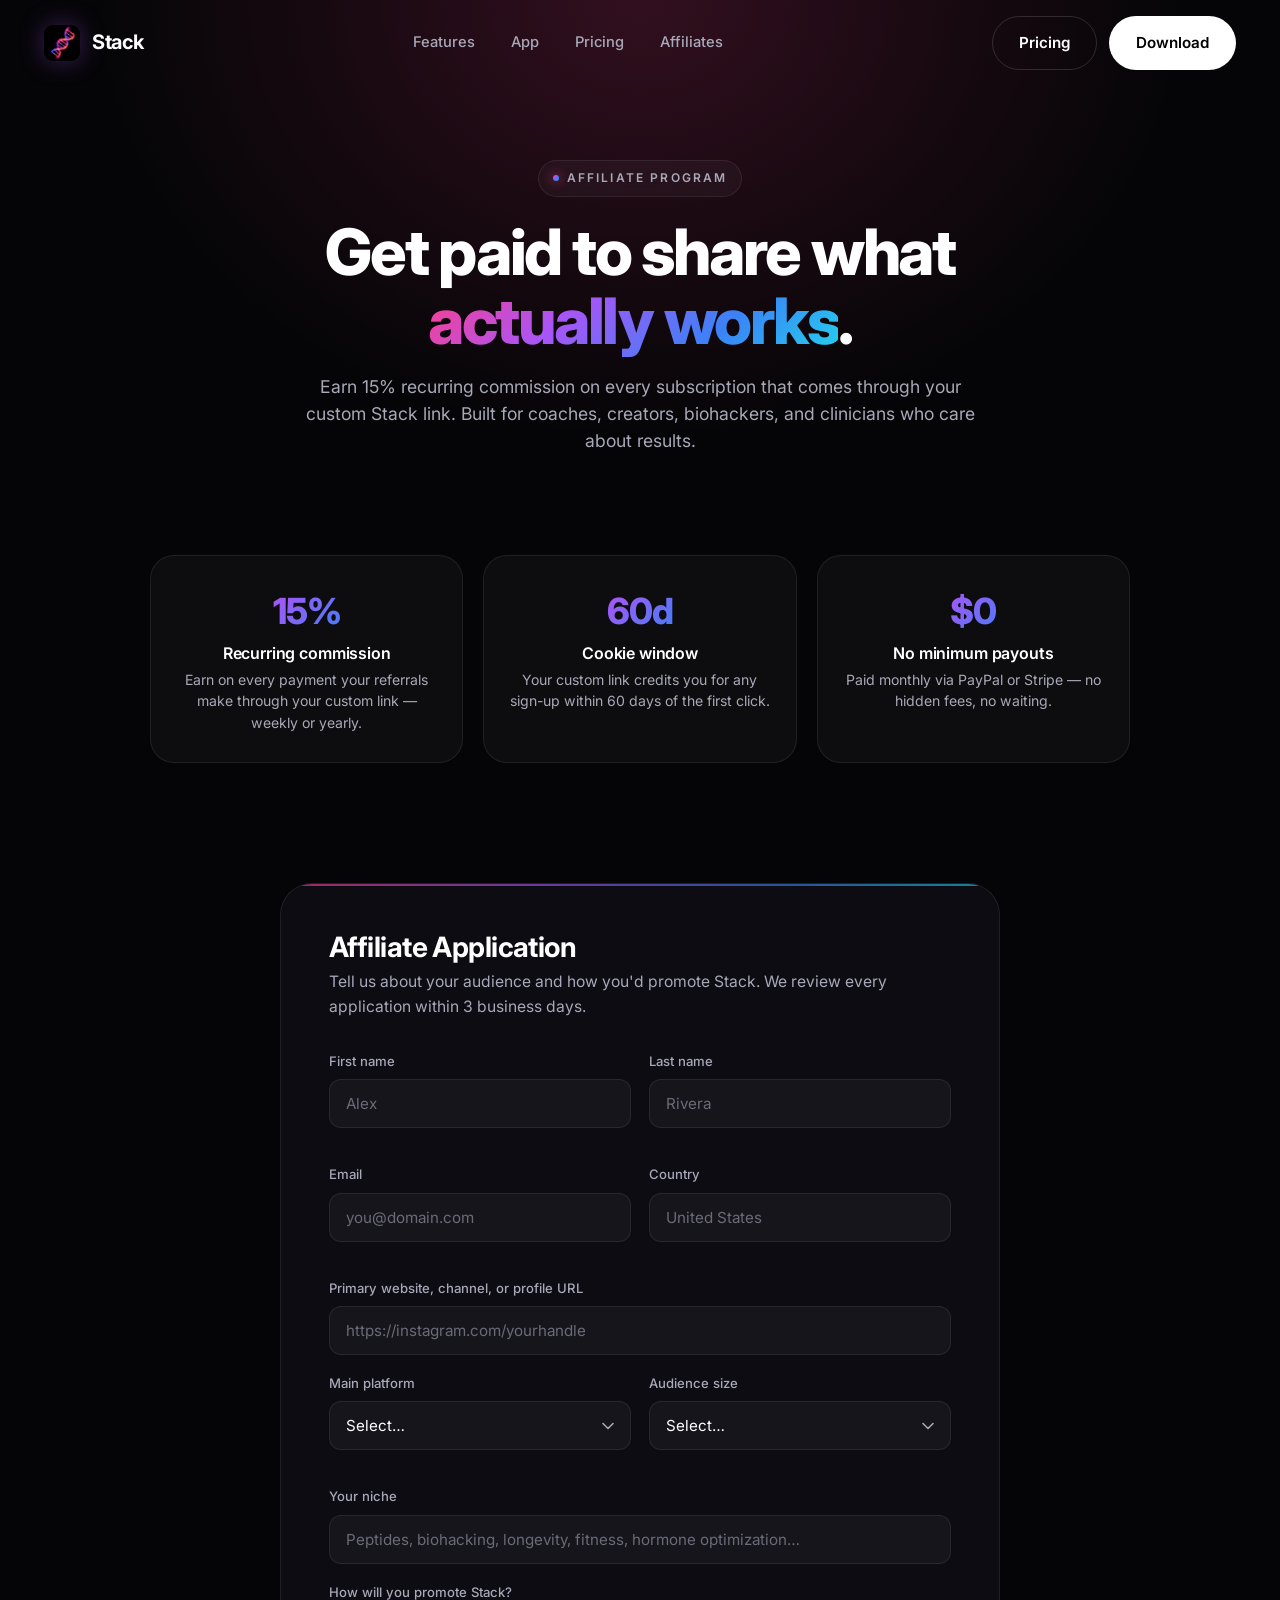
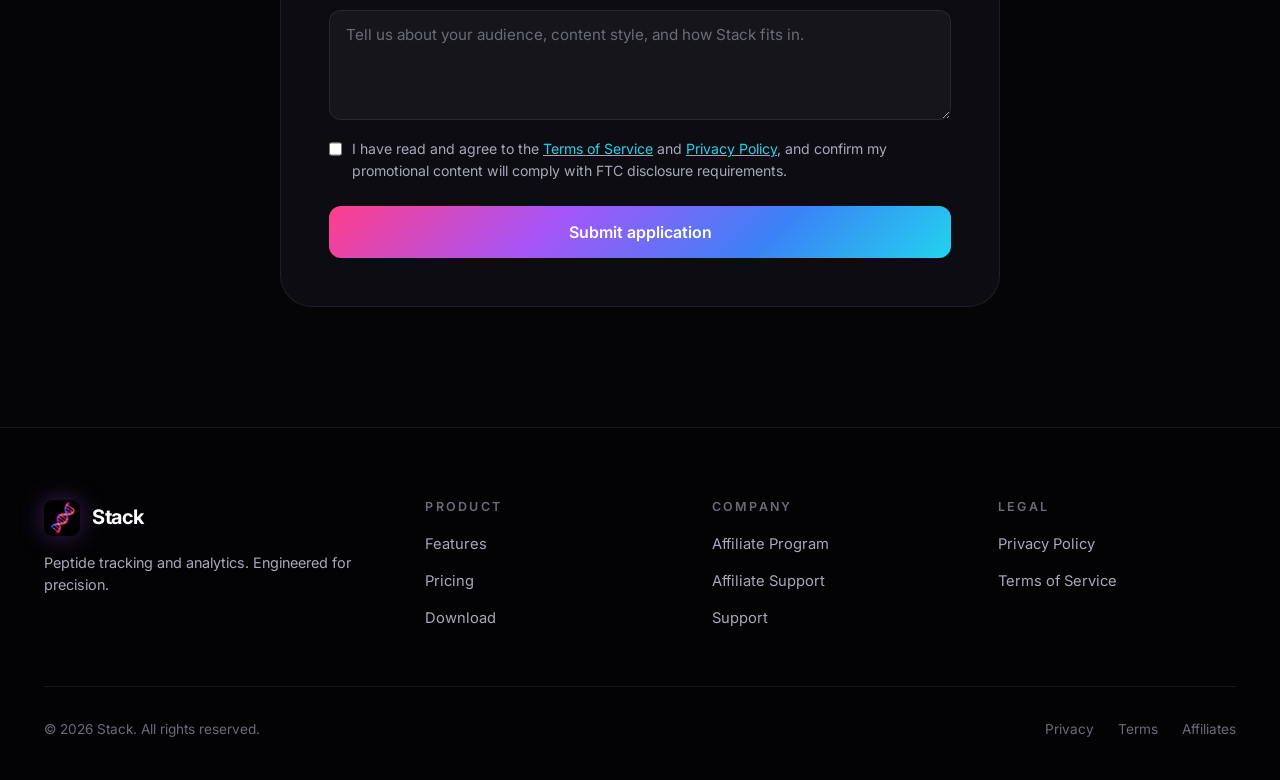
==== affiliate.html @ 575abe0e "Add Open Graph social-preview image and full meta tags - New assets/og-image.png (1200x800) — brande" ====
<!doctype html>
<html lang="en">
<head>
  <meta charset="utf-8" />
  <meta name="viewport" content="width=device-width, initial-scale=1, viewport-fit=cover" />
  <meta name="theme-color" content="#050507" />
  <title>Affiliate Program — Stack</title>
  <meta name="description" content="Join the Stack affiliate program. Earn 15% commission on every subscription you refer through your custom link." />
  <meta property="og:type" content="website" />
  <meta property="og:site_name" content="Stack" />
  <meta property="og:title" content="Affiliate Program — Stack" />
  <meta property="og:description" content="Earn 15% recurring commission on every Stack subscription you refer through your custom link." />
  <meta property="og:image" content="assets/og-image.png" />
  <meta property="og:image:width" content="1200" />
  <meta property="og:image:height" content="800" />
  <meta property="og:image:alt" content="Stack Affiliate Program — 15% recurring commission." />
  <meta name="twitter:card" content="summary_large_image" />
  <meta name="twitter:title" content="Affiliate Program — Stack" />
  <meta name="twitter:description" content="Earn 15% recurring commission on every Stack subscription you refer through your custom link." />
  <meta name="twitter:image" content="assets/og-image.png" />
  <link rel="icon" type="image/png" href="assets/stackicon.png" />
  <link rel="preconnect" href="https://fonts.googleapis.com" />
  <link rel="preconnect" href="https://fonts.gstatic.com" crossorigin />
  <link href="https://fonts.googleapis.com/css2?family=Inter:wght@400;500;600;700;800;900&display=swap" rel="stylesheet" />
  <link rel="stylesheet" href="styles.css" />
</head>
<body>

  <nav class="nav" id="nav">
    <div class="container nav__inner">
      <a href="index.html" class="brand">
        <span class="brand__icon"><img src="assets/stackicon.png" alt="Stack" /></span>
        <span>Stack</span>
      </a>
      <div class="nav__links" id="navLinks">
        <a href="index.html#features">Features</a>
        <a href="index.html#showcase">App</a>
        <a href="index.html#pricing">Pricing</a>
        <a href="affiliate.html">Affiliates</a>
      </div>
      <div class="nav__cta">
        <a href="index.html#pricing" class="btn btn--ghost">Pricing</a>
        <a href="index.html#download" class="btn btn--primary">Download</a>
        <button class="nav__toggle" id="navToggle" aria-label="Open menu"><span></span></button>
      </div>
    </div>
  </nav>

  <!-- Hero -->
  <section class="affiliate-hero">
    <div class="affiliate-hero__bg"></div>
    <div class="affiliate-hero__content reveal">
      <span class="eyebrow"><span class="dot"></span> Affiliate Program</span>
      <h1>Get paid to share what <span class="gradient-text">actually works</span>.</h1>
      <p>Earn 15% recurring commission on every subscription that comes through your custom Stack link. Built for coaches, creators, biohackers, and clinicians who care about results.</p>
    </div>
  </section>

  <!-- Perks -->
  <section class="affiliate-perks">
    <div class="container">
      <div class="affiliate-perks__grid">
        <div class="perk reveal">
          <div class="big">15%</div>
          <h4>Recurring commission</h4>
          <p>Earn on every payment your referrals make through your custom link — weekly or yearly.</p>
        </div>
        <div class="perk reveal">
          <div class="big">60d</div>
          <h4>Cookie window</h4>
          <p>Your custom link credits you for any sign-up within 60 days of the first click.</p>
        </div>
        <div class="perk reveal">
          <div class="big">$0</div>
          <h4>No minimum payouts</h4>
          <p>Paid monthly via PayPal or Stripe — no hidden fees, no waiting.</p>
        </div>
      </div>
    </div>
  </section>

  <!-- Application form -->
  <section class="form-section">
    <div class="container">
      <div class="form-card reveal">
        <h2>Affiliate Application</h2>
        <p>Tell us about your audience and how you'd promote Stack. We review every application within 3 business days.</p>

        <form id="affiliateForm" novalidate>
          <div class="form-grid">
            <div class="form-field">
              <label for="firstName">First name</label>
              <input id="firstName" name="firstName" type="text" placeholder="Alex" required />
            </div>
            <div class="form-field">
              <label for="lastName">Last name</label>
              <input id="lastName" name="lastName" type="text" placeholder="Rivera" required />
            </div>
          </div>

          <div class="form-grid">
            <div class="form-field">
              <label for="email">Email</label>
              <input id="email" name="email" type="email" placeholder="you@domain.com" required />
            </div>
            <div class="form-field">
              <label for="country">Country</label>
              <input id="country" name="country" type="text" placeholder="United States" required />
            </div>
          </div>

          <div class="form-field form-field--full">
            <label for="website">Primary website, channel, or profile URL</label>
            <input id="website" name="website" type="url" placeholder="https://instagram.com/yourhandle" required />
          </div>

          <div class="form-grid">
            <div class="form-field">
              <label for="platform">Main platform</label>
              <select id="platform" name="platform" required>
                <option value="">Select…</option>
                <option>Instagram</option>
                <option>YouTube</option>
                <option>TikTok</option>
                <option>X / Twitter</option>
                <option>Substack / Newsletter</option>
                <option>Blog / Website</option>
                <option>Podcast</option>
                <option>Clinic / Practice</option>
                <option>Coaching</option>
                <option>Other</option>
              </select>
            </div>
            <div class="form-field">
              <label for="audience">Audience size</label>
              <select id="audience" name="audience" required>
                <option value="">Select…</option>
                <option>Under 1,000</option>
                <option>1,000 – 10,000</option>
                <option>10,000 – 50,000</option>
                <option>50,000 – 250,000</option>
                <option>250,000 +</option>
              </select>
            </div>
          </div>

          <div class="form-field form-field--full">
            <label for="niche">Your niche</label>
            <input id="niche" name="niche" type="text" placeholder="Peptides, biohacking, longevity, fitness, hormone optimization…" />
          </div>

          <div class="form-field form-field--full">
            <label for="why">How will you promote Stack?</label>
            <textarea id="why" name="why" placeholder="Tell us about your audience, content style, and how Stack fits in." required></textarea>
          </div>

          <label class="form-check">
            <input type="checkbox" id="agree" name="agree" required />
            <span>I have read and agree to the <a href="terms.html" style="color:#22d3ee;text-decoration:underline;">Terms of Service</a> and <a href="privacy.html" style="color:#22d3ee;text-decoration:underline;">Privacy Policy</a>, and confirm my promotional content will comply with FTC disclosure requirements.</span>
          </label>

          <button type="submit" class="form-submit">Submit application</button>

          <div id="formSuccess" class="form-success">
            Application received. We'll be in touch within 3 business days at the email you provided.
          </div>
        </form>
      </div>
    </div>
  </section>

  <footer class="footer">
    <div class="container">
      <div class="footer__grid">
        <div class="footer__brand">
          <a href="index.html" class="brand">
            <span class="brand__icon"><img src="assets/stackicon.png" alt="Stack" /></span>
            <span>Stack</span>
          </a>
          <p>Peptide tracking and analytics. Engineered for precision.</p>
        </div>

        <div class="footer__col">
          <h4>Product</h4>
          <ul>
            <li><a href="index.html#features">Features</a></li>
            <li><a href="index.html#pricing">Pricing</a></li>
            <li><a href="index.html#download">Download</a></li>
          </ul>
        </div>

        <div class="footer__col">
          <h4>Company</h4>
          <ul>
            <li><a href="affiliate.html">Affiliate Program</a></li>
            <li><a href="mailto:affiliates@stackapp.io">Affiliate Support</a></li>
            <li><a href="mailto:support@stackapp.io">Support</a></li>
          </ul>
        </div>

        <div class="footer__col">
          <h4>Legal</h4>
          <ul>
            <li><a href="privacy.html">Privacy Policy</a></li>
            <li><a href="terms.html">Terms of Service</a></li>
          </ul>
        </div>
      </div>

      <div class="footer__bottom">
        <div>© <span id="year"></span> Stack. All rights reserved.</div>
        <div class="footer__legal">
          <a href="privacy.html">Privacy</a>
          <a href="terms.html">Terms</a>
          <a href="affiliate.html">Affiliates</a>
        </div>
      </div>
    </div>
  </footer>

  <script src="script.js"></script>
</body>
</html>
---- styles.css ----
/* ============================================
   STACK — Peptide Tracking & Analytics
   Landing site styles
   ============================================ */

:root {
  --bg: #050507;
  --bg-elev: #0c0c12;
  --bg-card: rgba(255, 255, 255, 0.035);
  --bg-card-hover: rgba(255, 255, 255, 0.06);
  --border: rgba(255, 255, 255, 0.08);
  --border-strong: rgba(255, 255, 255, 0.14);
  --text: #ffffff;
  --text-muted: #a8a8b8;
  --text-dim: #6b6b78;

  --pink: #ff3e8a;
  --magenta: #d946ef;
  --purple: #a855f7;
  --blue: #3b82f6;
  --cyan: #22d3ee;
  --orange: #ff7a3d;

  --gradient-brand: linear-gradient(135deg, #ff3e8a 0%, #a855f7 35%, #3b82f6 70%, #22d3ee 100%);
  --gradient-warm: linear-gradient(135deg, #ff3e8a 0%, #ff7a3d 100%);
  --gradient-cool: linear-gradient(135deg, #a855f7 0%, #3b82f6 100%);

  --radius-sm: 10px;
  --radius-md: 16px;
  --radius-lg: 24px;
  --radius-xl: 32px;

  --max-w: 1240px;

  --font-sans: 'Inter', -apple-system, BlinkMacSystemFont, 'Segoe UI', system-ui, sans-serif;
  --font-display: 'Inter', -apple-system, BlinkMacSystemFont, 'Segoe UI', system-ui, sans-serif;
}

* {
  margin: 0;
  padding: 0;
  box-sizing: border-box;
}

html {
  scroll-behavior: smooth;
  -webkit-text-size-adjust: 100%;
}

body {
  font-family: var(--font-sans);
  background: var(--bg);
  color: var(--text);
  line-height: 1.55;
  font-weight: 400;
  font-size: 16px;
  -webkit-font-smoothing: antialiased;
  -moz-osx-font-smoothing: grayscale;
  overflow-x: hidden;
  min-height: 100vh;
}

img {
  max-width: 100%;
  display: block;
}

a {
  color: inherit;
  text-decoration: none;
  transition: color 0.2s ease, opacity 0.2s ease;
}

button {
  font-family: inherit;
  cursor: pointer;
  border: none;
  background: none;
  color: inherit;
}

/* ============================================
   Layout helpers
   ============================================ */

.container {
  max-width: var(--max-w);
  margin: 0 auto;
  padding: 0 24px;
}

.section {
  padding: 120px 0;
  position: relative;
}

.section--tight {
  padding: 80px 0;
}

@media (max-width: 768px) {
  .section { padding: 80px 0; }
  .section--tight { padding: 56px 0; }
}

/* ============================================
   Typography
   ============================================ */

h1, h2, h3, h4 {
  font-family: var(--font-display);
  font-weight: 700;
  letter-spacing: -0.02em;
  line-height: 1.08;
}

h1 {
  font-size: clamp(2.5rem, 7vw, 5.5rem);
  font-weight: 800;
  letter-spacing: -0.035em;
}

h2 {
  font-size: clamp(2rem, 4.5vw, 3.5rem);
  font-weight: 700;
}

h3 {
  font-size: clamp(1.25rem, 2vw, 1.625rem);
  font-weight: 600;
  letter-spacing: -0.015em;
}

p {
  color: var(--text-muted);
  font-size: 1.0625rem;
}

.eyebrow {
  display: inline-flex;
  align-items: center;
  gap: 8px;
  font-size: 0.75rem;
  font-weight: 600;
  text-transform: uppercase;
  letter-spacing: 0.18em;
  color: var(--text-muted);
  padding: 8px 14px;
  border: 1px solid var(--border);
  border-radius: 999px;
  background: var(--bg-card);
  backdrop-filter: blur(10px);
}

.eyebrow .dot {
  width: 6px;
  height: 6px;
  border-radius: 999px;
  background: var(--gradient-brand);
  box-shadow: 0 0 12px var(--pink);
}

.gradient-text {
  background: var(--gradient-brand);
  -webkit-background-clip: text;
  background-clip: text;
  -webkit-text-fill-color: transparent;
  color: transparent;
}

.section-heading {
  text-align: center;
  max-width: 760px;
  margin: 0 auto 64px;
}

.section-heading h2 {
  margin: 18px 0 16px;
}

.section-heading p {
  font-size: 1.125rem;
  color: var(--text-muted);
}

/* ============================================
   Buttons
   ============================================ */

.btn {
  display: inline-flex;
  align-items: center;
  justify-content: center;
  gap: 10px;
  padding: 14px 26px;
  font-size: 0.95rem;
  font-weight: 600;
  border-radius: 999px;
  transition: all 0.25s ease;
  cursor: pointer;
  white-space: nowrap;
  border: 1px solid transparent;
}

.btn--primary {
  background: #fff;
  color: #000;
}

.btn--primary:hover {
  transform: translateY(-1px);
  box-shadow: 0 12px 32px rgba(255, 255, 255, 0.18);
}

.btn--ghost {
  background: transparent;
  color: #fff;
  border-color: var(--border-strong);
}

.btn--ghost:hover {
  background: var(--bg-card-hover);
  border-color: rgba(255, 255, 255, 0.25);
}

.btn--apple {
  background: #fff;
  color: #000;
  padding: 16px 28px;
  font-size: 1rem;
}

.btn--apple:hover {
  transform: translateY(-2px);
  box-shadow: 0 16px 40px rgba(255, 255, 255, 0.22);
}

.btn--apple .apple-icon {
  width: 22px;
  height: 22px;
  fill: #000;
  margin-top: -3px;
}

.btn--apple .label {
  display: flex;
  flex-direction: column;
  align-items: flex-start;
  line-height: 1.1;
  gap: 1px;
}

.btn--apple .label .small {
  font-size: 0.66rem;
  font-weight: 500;
  opacity: 0.7;
  letter-spacing: 0.02em;
}

.btn--apple .label .big {
  font-size: 1.05rem;
  font-weight: 700;
  letter-spacing: -0.01em;
}

.btn--large {
  padding: 18px 32px;
  font-size: 1.05rem;
}

/* ============================================
   Navbar
   ============================================ */

.nav {
  position: fixed;
  top: 0; left: 0; right: 0;
  z-index: 100;
  padding: 16px 0;
  transition: background 0.3s ease, border-color 0.3s ease, backdrop-filter 0.3s ease;
  border-bottom: 1px solid transparent;
}

.nav.scrolled {
  background: rgba(5, 5, 7, 0.7);
  backdrop-filter: blur(20px);
  -webkit-backdrop-filter: blur(20px);
  border-bottom-color: var(--border);
}

.nav__inner {
  display: flex;
  align-items: center;
  justify-content: space-between;
  gap: 24px;
}

.brand {
  display: flex;
  align-items: center;
  gap: 12px;
  font-weight: 700;
  letter-spacing: -0.02em;
  font-size: 1.25rem;
}

.brand__icon {
  width: 36px;
  height: 36px;
  border-radius: 9px;
  background: #000;
  display: grid;
  place-items: center;
  overflow: hidden;
  box-shadow: 0 0 24px rgba(168, 85, 247, 0.35), inset 0 0 0 1px rgba(255,255,255,0.06);
}

.brand__icon img {
  width: 100%;
  height: 100%;
  object-fit: cover;
}

.nav__links {
  display: flex;
  align-items: center;
  gap: 36px;
}

.nav__links a {
  font-size: 0.92rem;
  font-weight: 500;
  color: var(--text-muted);
}

.nav__links a:hover {
  color: var(--text);
}

.nav__cta {
  display: flex;
  align-items: center;
  gap: 12px;
}

.nav__toggle {
  display: none;
  width: 40px;
  height: 40px;
  border-radius: 10px;
  border: 1px solid var(--border);
  align-items: center;
  justify-content: center;
}

.nav__toggle span {
  display: block;
  width: 18px;
  height: 1.5px;
  background: #fff;
  position: relative;
}
.nav__toggle span::before,
.nav__toggle span::after {
  content: '';
  position: absolute;
  left: 0;
  width: 18px;
  height: 1.5px;
  background: #fff;
}
.nav__toggle span::before { top: -6px; }
.nav__toggle span::after { top: 6px; }

@media (max-width: 880px) {
  .nav__links { display: none; }
  .nav__cta .btn--ghost { display: none; }
  .nav__toggle { display: flex; }

  .nav__links.open {
    display: flex;
    flex-direction: column;
    position: absolute;
    top: 100%;
    left: 16px;
    right: 16px;
    background: rgba(12, 12, 18, 0.95);
    backdrop-filter: blur(20px);
    padding: 22px;
    border-radius: var(--radius-md);
    border: 1px solid var(--border);
    gap: 18px;
    margin-top: 12px;
  }
}

/* ============================================
   Hero
   ============================================ */

.hero {
  position: relative;
  min-height: 100vh;
  display: flex;
  align-items: center;
  padding: 140px 0 80px;
  overflow: hidden;
}

.hero__bg {
  position: absolute;
  inset: 0;
  z-index: 0;
  background-image: url('assets/background.png');
  background-size: cover;
  background-position: center;
  opacity: 0.55;
}

.hero__bg::after {
  content: '';
  position: absolute;
  inset: 0;
  background:
    radial-gradient(ellipse at top, rgba(168, 85, 247, 0.18) 0%, transparent 60%),
    linear-gradient(180deg, rgba(5,5,7,0.4) 0%, rgba(5,5,7,0.85) 60%, var(--bg) 100%);
}

.hero__glow {
  position: absolute;
  z-index: 0;
  width: 720px;
  height: 720px;
  border-radius: 50%;
  background: radial-gradient(circle, rgba(255, 62, 138, 0.28) 0%, transparent 60%);
  filter: blur(60px);
  top: -100px;
  right: -200px;
  pointer-events: none;
  animation: float 14s ease-in-out infinite;
}

.hero__glow--2 {
  background: radial-gradient(circle, rgba(59, 130, 246, 0.22) 0%, transparent 60%);
  top: 40%;
  left: -200px;
  width: 640px;
  height: 640px;
  animation-delay: -7s;
}

@keyframes float {
  0%, 100% { transform: translate(0, 0) scale(1); }
  50% { transform: translate(30px, -40px) scale(1.08); }
}

.hero__grid {
  position: relative;
  z-index: 1;
  display: grid;
  grid-template-columns: 1.1fr 0.9fr;
  gap: 64px;
  align-items: center;
}

@media (max-width: 980px) {
  .hero__grid {
    grid-template-columns: 1fr;
    gap: 48px;
    text-align: center;
  }
}

.hero__content {
  max-width: 640px;
}

@media (max-width: 980px) {
  .hero__content { margin: 0 auto; }
}

.hero h1 {
  margin: 22px 0 24px;
}

.hero__sub {
  font-size: clamp(1.05rem, 1.6vw, 1.2rem);
  color: var(--text-muted);
  margin-bottom: 36px;
  line-height: 1.55;
  max-width: 560px;
}

@media (max-width: 980px) {
  .hero__sub { margin-left: auto; margin-right: auto; }
}

.hero__cta {
  display: flex;
  align-items: center;
  gap: 14px;
  flex-wrap: wrap;
}

@media (max-width: 980px) {
  .hero__cta { justify-content: center; }
}

.hero__stats {
  display: flex;
  gap: 48px;
  margin-top: 56px;
  flex-wrap: wrap;
}

@media (max-width: 980px) {
  .hero__stats { justify-content: center; }
}

.hero__stat .num {
  font-size: 1.75rem;
  font-weight: 700;
  letter-spacing: -0.02em;
  background: var(--gradient-brand);
  -webkit-background-clip: text;
  background-clip: text;
  -webkit-text-fill-color: transparent;
}

.hero__stat .label {
  font-size: 0.82rem;
  color: var(--text-muted);
  text-transform: uppercase;
  letter-spacing: 0.12em;
  margin-top: 4px;
}

/* iPhone frame */
.hero__phone {
  display: flex;
  justify-content: center;
  position: relative;
}

.phone {
  position: relative;
  width: 320px;
  aspect-ratio: 320 / 660;
  border-radius: 48px;
  background: #0a0a0f;
  padding: 12px;
  box-shadow:
    0 60px 120px rgba(0, 0, 0, 0.7),
    0 0 0 1.5px rgba(255, 255, 255, 0.08),
    inset 0 0 0 2px #1a1a22;
}

.phone::before {
  content: '';
  position: absolute;
  top: 22px;
  left: 50%;
  transform: translateX(-50%);
  width: 110px;
  height: 30px;
  background: #000;
  border-radius: 999px;
  z-index: 3;
}

.phone__screen {
  width: 100%;
  height: 100%;
  border-radius: 38px;
  overflow: hidden;
  background: #fff;
  position: relative;
}

.phone__screen img {
  width: 100%;
  height: 100%;
  object-fit: cover;
  object-position: top center;
}

.hero__phone .phone {
  transform: rotate(-3deg);
  animation: floaty 8s ease-in-out infinite;
}

@keyframes floaty {
  0%, 100% { transform: rotate(-3deg) translateY(0); }
  50% { transform: rotate(-3deg) translateY(-14px); }
}

.phone__glow {
  position: absolute;
  inset: -40px;
  border-radius: 60px;
  background: var(--gradient-brand);
  filter: blur(60px);
  opacity: 0.25;
  z-index: -1;
}

/* ============================================
   Marquee / trust strip
   ============================================ */

.trust {
  padding: 40px 0;
  border-top: 1px solid var(--border);
  border-bottom: 1px solid var(--border);
  background: rgba(255,255,255,0.015);
}

.trust__inner {
  display: flex;
  align-items: center;
  justify-content: space-between;
  gap: 32px;
  flex-wrap: wrap;
}

.trust__label {
  font-size: 0.75rem;
  font-weight: 600;
  text-transform: uppercase;
  letter-spacing: 0.2em;
  color: var(--text-dim);
}

.trust__items {
  display: flex;
  gap: 36px;
  flex-wrap: wrap;
  align-items: center;
}

.trust__item {
  display: flex;
  align-items: center;
  gap: 8px;
  font-size: 0.85rem;
  font-weight: 500;
  color: var(--text-muted);
}

.trust__item svg {
  width: 16px;
  height: 16px;
  stroke: var(--cyan);
}

/* ============================================
   Features
   ============================================ */

.features__grid {
  display: grid;
  grid-template-columns: repeat(3, 1fr);
  gap: 20px;
}

@media (max-width: 980px) {
  .features__grid { grid-template-columns: repeat(2, 1fr); }
}

@media (max-width: 640px) {
  .features__grid { grid-template-columns: 1fr; }
}

.feature {
  position: relative;
  padding: 32px;
  border-radius: var(--radius-lg);
  background: var(--bg-card);
  border: 1px solid var(--border);
  transition: border-color 0.3s ease, transform 0.3s ease, background 0.3s ease;
  overflow: hidden;
  min-height: 240px;
}

.feature::before {
  content: '';
  position: absolute;
  top: 0; left: 0; right: 0; height: 1px;
  background: linear-gradient(90deg, transparent, rgba(255,255,255,0.15), transparent);
  opacity: 0;
  transition: opacity 0.3s ease;
}

.feature:hover {
  background: var(--bg-card-hover);
  border-color: var(--border-strong);
  transform: translateY(-4px);
}

.feature:hover::before { opacity: 1; }

.feature__icon {
  width: 48px;
  height: 48px;
  border-radius: 12px;
  display: grid;
  place-items: center;
  background: linear-gradient(135deg, rgba(255, 62, 138, 0.18), rgba(168, 85, 247, 0.18));
  border: 1px solid rgba(255, 62, 138, 0.25);
  margin-bottom: 20px;
}

.feature__icon svg {
  width: 24px;
  height: 24px;
  stroke: #fff;
  fill: none;
  stroke-width: 1.8;
}

.feature h3 {
  margin-bottom: 10px;
}

.feature p {
  font-size: 0.95rem;
  color: var(--text-muted);
  line-height: 1.6;
}

/* Color variants for feature icons */
.feature:nth-child(2) .feature__icon {
  background: linear-gradient(135deg, rgba(59, 130, 246, 0.18), rgba(34, 211, 238, 0.18));
  border-color: rgba(34, 211, 238, 0.25);
}
.feature:nth-child(3) .feature__icon {
  background: linear-gradient(135deg, rgba(255, 122, 61, 0.18), rgba(255, 62, 138, 0.18));
  border-color: rgba(255, 122, 61, 0.25);
}
.feature:nth-child(4) .feature__icon {
  background: linear-gradient(135deg, rgba(168, 85, 247, 0.18), rgba(59, 130, 246, 0.18));
  border-color: rgba(168, 85, 247, 0.25);
}
.feature:nth-child(5) .feature__icon {
  background: linear-gradient(135deg, rgba(34, 211, 238, 0.18), rgba(168, 85, 247, 0.18));
  border-color: rgba(34, 211, 238, 0.25);
}
.feature:nth-child(6) .feature__icon {
  background: linear-gradient(135deg, rgba(255, 62, 138, 0.18), rgba(255, 122, 61, 0.18));
  border-color: rgba(255, 62, 138, 0.25);
}

/* ============================================
   Showcase (alternating screenshots)
   ============================================ */

.showcase {
  display: flex;
  flex-direction: column;
  gap: 140px;
}

.showcase__row {
  display: grid;
  grid-template-columns: 1fr 1fr;
  gap: 80px;
  align-items: center;
}

.showcase__row--reverse {
  direction: rtl;
}
.showcase__row--reverse > * { direction: ltr; }

@media (max-width: 880px) {
  .showcase { gap: 96px; }
  .showcase__row,
  .showcase__row--reverse { grid-template-columns: 1fr; gap: 40px; direction: ltr; text-align: center; }
}

.showcase__text .eyebrow { margin-bottom: 20px; }
.showcase__text h2 { margin-bottom: 20px; }
.showcase__text p {
  font-size: 1.0625rem;
  margin-bottom: 28px;
  max-width: 480px;
}

@media (max-width: 880px) {
  .showcase__text p { margin-left: auto; margin-right: auto; }
}

.showcase__list {
  list-style: none;
  display: flex;
  flex-direction: column;
  gap: 14px;
}

@media (max-width: 880px) {
  .showcase__list { max-width: 360px; margin: 0 auto; text-align: left; }
}

.showcase__list li {
  display: flex;
  align-items: flex-start;
  gap: 12px;
  font-size: 0.98rem;
  color: var(--text-muted);
}

.showcase__list li svg {
  width: 18px;
  height: 18px;
  flex-shrink: 0;
  margin-top: 3px;
}

.showcase__phone-wrap {
  display: flex;
  justify-content: center;
  position: relative;
}

.showcase__phone-wrap .phone__glow { opacity: 0.18; }

/* ============================================
   Pricing
   ============================================ */

.pricing__grid {
  display: grid;
  grid-template-columns: 1fr 1fr;
  gap: 24px;
  max-width: 920px;
  margin: 0 auto;
}

@media (max-width: 720px) {
  .pricing__grid { grid-template-columns: 1fr; }
}

.plan {
  position: relative;
  padding: 40px 36px;
  border-radius: var(--radius-lg);
  background: var(--bg-card);
  border: 1px solid var(--border);
  display: flex;
  flex-direction: column;
}

.plan--featured {
  background:
    radial-gradient(ellipse at top, rgba(168, 85, 247, 0.12), transparent 70%),
    rgba(255, 255, 255, 0.04);
  border: 1px solid rgba(168, 85, 247, 0.35);
  box-shadow: 0 30px 80px rgba(168, 85, 247, 0.15);
}

.plan__badge {
  position: absolute;
  top: -14px;
  left: 50%;
  transform: translateX(-50%);
  padding: 6px 14px;
  background: var(--gradient-brand);
  color: #fff;
  font-size: 0.7rem;
  font-weight: 700;
  letter-spacing: 0.15em;
  text-transform: uppercase;
  border-radius: 999px;
}

.plan__name {
  font-size: 0.85rem;
  font-weight: 600;
  text-transform: uppercase;
  letter-spacing: 0.18em;
  color: var(--text-muted);
  margin-bottom: 18px;
}

.plan__price {
  display: flex;
  align-items: baseline;
  gap: 6px;
  margin-bottom: 6px;
}

.plan__price .currency {
  font-size: 1.3rem;
  font-weight: 600;
  color: var(--text-muted);
}

.plan__price .amount {
  font-size: 3.25rem;
  font-weight: 800;
  letter-spacing: -0.04em;
}

.plan__price .period {
  font-size: 1rem;
  color: var(--text-muted);
  font-weight: 500;
}

.plan__sub {
  font-size: 0.92rem;
  color: var(--text-muted);
  margin-bottom: 24px;
}

.plan__sub strong { color: #fff; font-weight: 600; }

.plan__compare {
  display: flex;
  flex-direction: column;
  gap: 4px;
  padding: 14px 16px;
  border-radius: 12px;
  background: rgba(255, 255, 255, 0.03);
  border: 1px solid var(--border);
  margin-bottom: 24px;
}

.plan__compare--hero {
  background: linear-gradient(135deg, rgba(255, 62, 138, 0.10), rgba(34, 211, 238, 0.10));
  border-color: rgba(168, 85, 247, 0.3);
}

.plan__compare-row {
  font-size: 0.74rem;
  font-weight: 600;
  text-transform: uppercase;
  letter-spacing: 0.14em;
  color: var(--text-dim);
}

.plan__compare-val {
  font-size: 1rem;
  font-weight: 600;
  color: #fff;
}

.plan__compare-val--big {
  font-size: 1.15rem;
  background: var(--gradient-brand);
  -webkit-background-clip: text;
  background-clip: text;
  color: transparent;
  letter-spacing: -0.01em;
}

.plan__cta { margin-top: auto; }

.plan__cta .btn { width: 100%; }

.pricing__shared {
  max-width: 920px;
  margin: 48px auto 0;
  padding: 28px 32px;
  border-radius: var(--radius-lg);
  background: var(--bg-card);
  border: 1px solid var(--border);
}

.pricing__shared-label {
  font-size: 0.74rem;
  font-weight: 600;
  text-transform: uppercase;
  letter-spacing: 0.18em;
  color: var(--text-dim);
  margin-bottom: 16px;
  text-align: center;
}

.pricing__shared-list {
  list-style: none;
  display: grid;
  grid-template-columns: repeat(3, 1fr);
  gap: 12px 28px;
}

@media (max-width: 720px) {
  .pricing__shared-list { grid-template-columns: 1fr 1fr; }
}

@media (max-width: 480px) {
  .pricing__shared-list { grid-template-columns: 1fr; }
}

.pricing__shared-list li {
  display: flex;
  align-items: flex-start;
  gap: 10px;
  font-size: 0.94rem;
  color: var(--text-muted);
}

.pricing__shared-list li svg {
  width: 16px;
  height: 16px;
  margin-top: 3px;
  flex-shrink: 0;
  stroke: var(--cyan);
}

.pricing__note {
  text-align: center;
  margin-top: 32px;
  font-size: 0.85rem;
  color: var(--text-dim);
}

/* ============================================
   Final CTA
   ============================================ */

.cta-final {
  position: relative;
  overflow: hidden;
}

.cta-final__inner {
  position: relative;
  padding: 80px 48px;
  border-radius: var(--radius-xl);
  background: radial-gradient(ellipse at center top, rgba(255, 62, 138, 0.18), transparent 65%), var(--bg-elev);
  border: 1px solid var(--border-strong);
  text-align: center;
  overflow: hidden;
}

.cta-final__inner::before {
  content: '';
  position: absolute;
  inset: 0;
  background-image: url('assets/background.png');
  background-size: cover;
  background-position: center;
  opacity: 0.18;
  mix-blend-mode: screen;
  z-index: 0;
}

.cta-final__content {
  position: relative;
  z-index: 1;
  max-width: 640px;
  margin: 0 auto;
}

.cta-final h2 {
  margin: 18px 0 16px;
}

.cta-final p {
  font-size: 1.1rem;
  margin-bottom: 36px;
}

@media (max-width: 640px) {
  .cta-final__inner { padding: 56px 24px; }
}

/* ============================================
   Footer
   ============================================ */

.footer {
  padding: 72px 0 40px;
  border-top: 1px solid var(--border);
  background: #030305;
}

.footer__grid {
  display: grid;
  grid-template-columns: 1.4fr 1fr 1fr 1fr;
  gap: 48px;
  margin-bottom: 56px;
}

@media (max-width: 780px) {
  .footer__grid { grid-template-columns: 1fr 1fr; gap: 36px; }
}

@media (max-width: 480px) {
  .footer__grid { grid-template-columns: 1fr; }
}

.footer__brand p {
  font-size: 0.9rem;
  margin: 16px 0 20px;
  max-width: 320px;
}

.footer__col h4 {
  font-size: 0.78rem;
  font-weight: 600;
  letter-spacing: 0.18em;
  text-transform: uppercase;
  color: var(--text-dim);
  margin-bottom: 18px;
}

.footer__col ul {
  list-style: none;
  display: flex;
  flex-direction: column;
  gap: 12px;
}

.footer__col ul a {
  font-size: 0.92rem;
  color: var(--text-muted);
}

.footer__col ul a:hover {
  color: #fff;
}

.footer__bottom {
  padding-top: 32px;
  border-top: 1px solid var(--border);
  display: flex;
  align-items: center;
  justify-content: space-between;
  gap: 16px;
  flex-wrap: wrap;
  color: var(--text-dim);
  font-size: 0.85rem;
}

.footer__legal {
  display: flex;
  gap: 24px;
  flex-wrap: wrap;
}

.footer__legal a:hover { color: #fff; }

/* ============================================
   Legal pages (Privacy, Terms)
   ============================================ */

.legal {
  padding: 160px 0 120px;
  min-height: 100vh;
  position: relative;
}

.legal__bg {
  position: absolute;
  inset: 0;
  z-index: 0;
  pointer-events: none;
  background: radial-gradient(ellipse at top, rgba(168, 85, 247, 0.1) 0%, transparent 60%);
}

.legal__container {
  position: relative;
  z-index: 1;
  max-width: 820px;
  margin: 0 auto;
  padding: 0 24px;
}

.legal__back {
  display: inline-flex;
  align-items: center;
  gap: 8px;
  font-size: 0.9rem;
  color: var(--text-muted);
  margin-bottom: 32px;
}

.legal__back:hover { color: #fff; }

.legal h1 {
  font-size: clamp(2.25rem, 4vw, 3.25rem);
  margin-bottom: 12px;
}

.legal__updated {
  color: var(--text-dim);
  font-size: 0.92rem;
  margin-bottom: 48px;
  padding-bottom: 24px;
  border-bottom: 1px solid var(--border);
}

.legal h2 {
  font-size: 1.5rem;
  font-weight: 600;
  margin: 48px 0 16px;
  letter-spacing: -0.015em;
}

.legal h3 {
  font-size: 1.1rem;
  font-weight: 600;
  margin: 28px 0 10px;
  color: #fff;
}

.legal p,
.legal li {
  font-size: 1rem;
  color: var(--text-muted);
  line-height: 1.75;
  margin-bottom: 14px;
}

.legal ul, .legal ol {
  padding-left: 22px;
  margin-bottom: 20px;
}

.legal li::marker { color: var(--purple); }

.legal a {
  color: var(--cyan);
  text-decoration: underline;
  text-underline-offset: 3px;
  text-decoration-color: rgba(34,211,238,0.5);
}

.legal a:hover {
  color: #fff;
}

.legal strong { color: #fff; font-weight: 600; }

/* ============================================
   Affiliate form
   ============================================ */

.affiliate-hero {
  padding: 160px 0 60px;
  text-align: center;
  position: relative;
  overflow: hidden;
}

.affiliate-hero__bg {
  position: absolute;
  inset: 0;
  background: radial-gradient(ellipse at top, rgba(255, 62, 138, 0.18) 0%, transparent 60%);
  z-index: 0;
}

.affiliate-hero__content {
  position: relative;
  z-index: 1;
  max-width: 720px;
  margin: 0 auto;
  padding: 0 24px;
}

.affiliate-hero h1 {
  font-size: clamp(2.5rem, 5.5vw, 4rem);
  margin: 20px 0 18px;
}

.affiliate-hero p {
  font-size: 1.1rem;
  margin-bottom: 0;
}

.affiliate-perks {
  padding: 40px 0 80px;
}

.affiliate-perks__grid {
  display: grid;
  grid-template-columns: repeat(3, 1fr);
  gap: 20px;
  max-width: 980px;
  margin: 0 auto;
}

@media (max-width: 768px) {
  .affiliate-perks__grid { grid-template-columns: 1fr; }
}

.perk {
  text-align: center;
  padding: 28px 24px;
  border-radius: var(--radius-lg);
  background: var(--bg-card);
  border: 1px solid var(--border);
}

.perk .big {
  font-size: 2.25rem;
  font-weight: 800;
  background: var(--gradient-brand);
  -webkit-background-clip: text;
  background-clip: text;
  color: transparent;
  letter-spacing: -0.03em;
  margin-bottom: 6px;
}

.perk h4 {
  font-size: 1rem;
  font-weight: 600;
  margin-bottom: 6px;
  color: #fff;
  letter-spacing: -0.01em;
}

.perk p {
  font-size: 0.88rem;
  color: var(--text-muted);
}

.form-section {
  padding: 40px 0 120px;
}

.form-card {
  max-width: 720px;
  margin: 0 auto;
  padding: 48px;
  border-radius: var(--radius-xl);
  background: var(--bg-elev);
  border: 1px solid var(--border);
  position: relative;
  overflow: hidden;
}

.form-card::before {
  content: '';
  position: absolute;
  top: 0; left: 0; right: 0; height: 2px;
  background: var(--gradient-brand);
  opacity: 0.6;
}

@media (max-width: 640px) {
  .form-card { padding: 32px 24px; }
}

.form-card h2 {
  font-size: 1.75rem;
  margin-bottom: 8px;
}

.form-card > p {
  font-size: 0.98rem;
  margin-bottom: 32px;
}

.form-grid {
  display: grid;
  grid-template-columns: 1fr 1fr;
  gap: 18px;
  margin-bottom: 18px;
}

@media (max-width: 540px) {
  .form-grid { grid-template-columns: 1fr; }
}

.form-field {
  display: flex;
  flex-direction: column;
  gap: 8px;
  margin-bottom: 18px;
}

.form-field--full { grid-column: 1 / -1; }

.form-field label {
  font-size: 0.82rem;
  font-weight: 500;
  color: var(--text-muted);
}

.form-field input,
.form-field select,
.form-field textarea {
  font-family: inherit;
  width: 100%;
  padding: 14px 16px;
  background: rgba(255,255,255,0.04);
  border: 1px solid var(--border);
  border-radius: 12px;
  color: #fff;
  font-size: 0.95rem;
  transition: border-color 0.2s ease, background 0.2s ease;
}

.form-field input::placeholder,
.form-field textarea::placeholder { color: var(--text-dim); }

.form-field input:focus,
.form-field select:focus,
.form-field textarea:focus {
  outline: none;
  border-color: rgba(168, 85, 247, 0.5);
  background: rgba(255,255,255,0.06);
}

.form-field select {
  appearance: none;
  background-image: url("data:image/svg+xml;utf8,<svg xmlns='http://www.w3.org/2000/svg' width='12' height='8' viewBox='0 0 12 8' fill='none'><path d='M1 1.5L6 6.5L11 1.5' stroke='%23a8a8b8' stroke-width='1.6' stroke-linecap='round' stroke-linejoin='round'/></svg>");
  background-repeat: no-repeat;
  background-position: right 16px center;
  padding-right: 40px;
}

.form-field textarea {
  resize: vertical;
  min-height: 110px;
}

.form-check {
  display: flex;
  align-items: flex-start;
  gap: 10px;
  margin: 12px 0 24px;
  font-size: 0.88rem;
  color: var(--text-muted);
}

.form-check input {
  width: 18px;
  height: 18px;
  margin-top: 2px;
  accent-color: #a855f7;
}

.form-submit {
  width: 100%;
  padding: 16px;
  background: var(--gradient-brand);
  color: #fff;
  font-weight: 600;
  font-size: 1rem;
  border-radius: 12px;
  cursor: pointer;
  transition: transform 0.2s ease, box-shadow 0.2s ease;
}

.form-submit:hover {
  transform: translateY(-1px);
  box-shadow: 0 18px 40px rgba(168, 85, 247, 0.3);
}

.form-success {
  display: none;
  text-align: center;
  padding: 24px;
  border-radius: 12px;
  background: rgba(34, 211, 238, 0.08);
  border: 1px solid rgba(34, 211, 238, 0.25);
  color: var(--cyan);
  font-weight: 500;
  margin-top: 18px;
}

.form-success.visible { display: block; }

/* ============================================
   Utilities
   ============================================ */

.reveal {
  opacity: 0;
  transform: translateY(20px);
  transition: opacity 0.7s ease, transform 0.7s ease;
}

.reveal.in {
  opacity: 1;
  transform: translateY(0);
}

::selection {
  background: rgba(168, 85, 247, 0.5);
  color: #fff;
}

/* Scrollbar */
::-webkit-scrollbar { width: 10px; }
::-webkit-scrollbar-track { background: #050507; }
::-webkit-scrollbar-thumb {
  background: rgba(255,255,255,0.08);
  border-radius: 999px;
}
::-webkit-scrollbar-thumb:hover { background: rgba(255,255,255,0.15); }
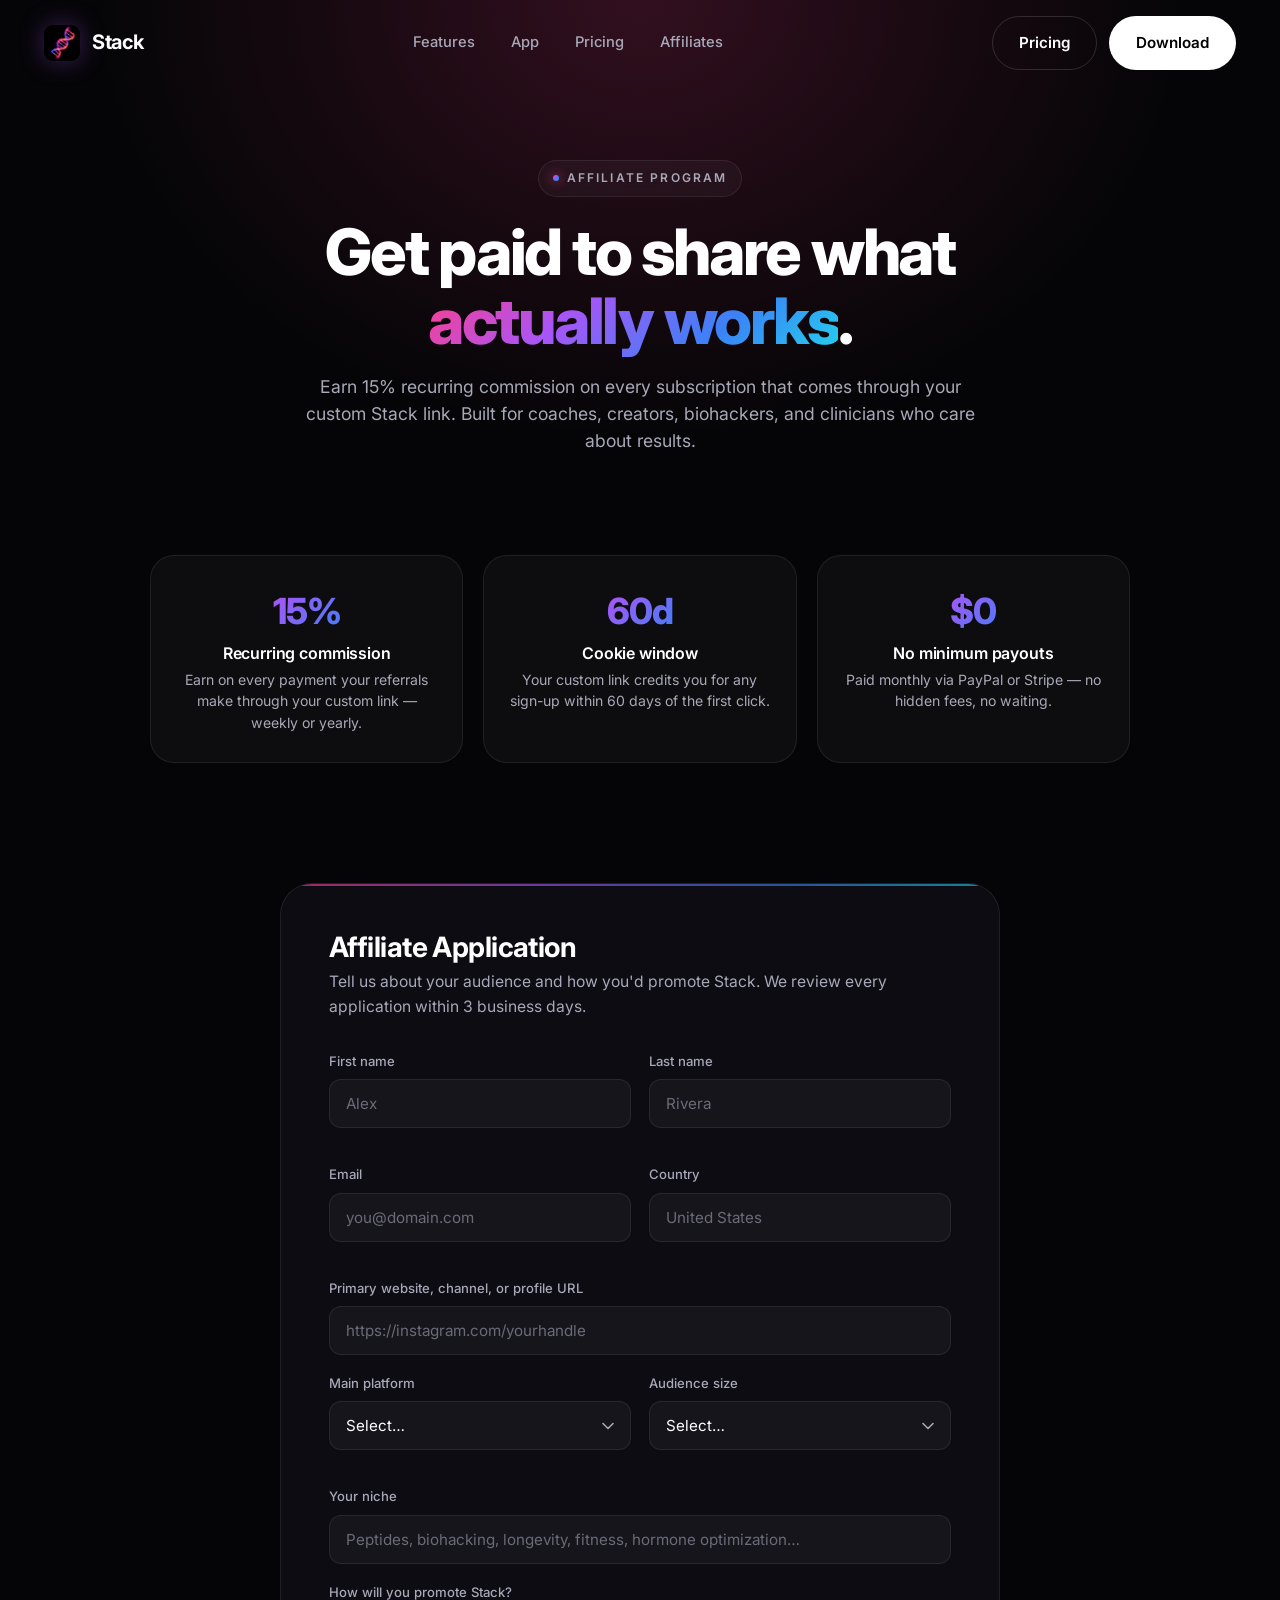
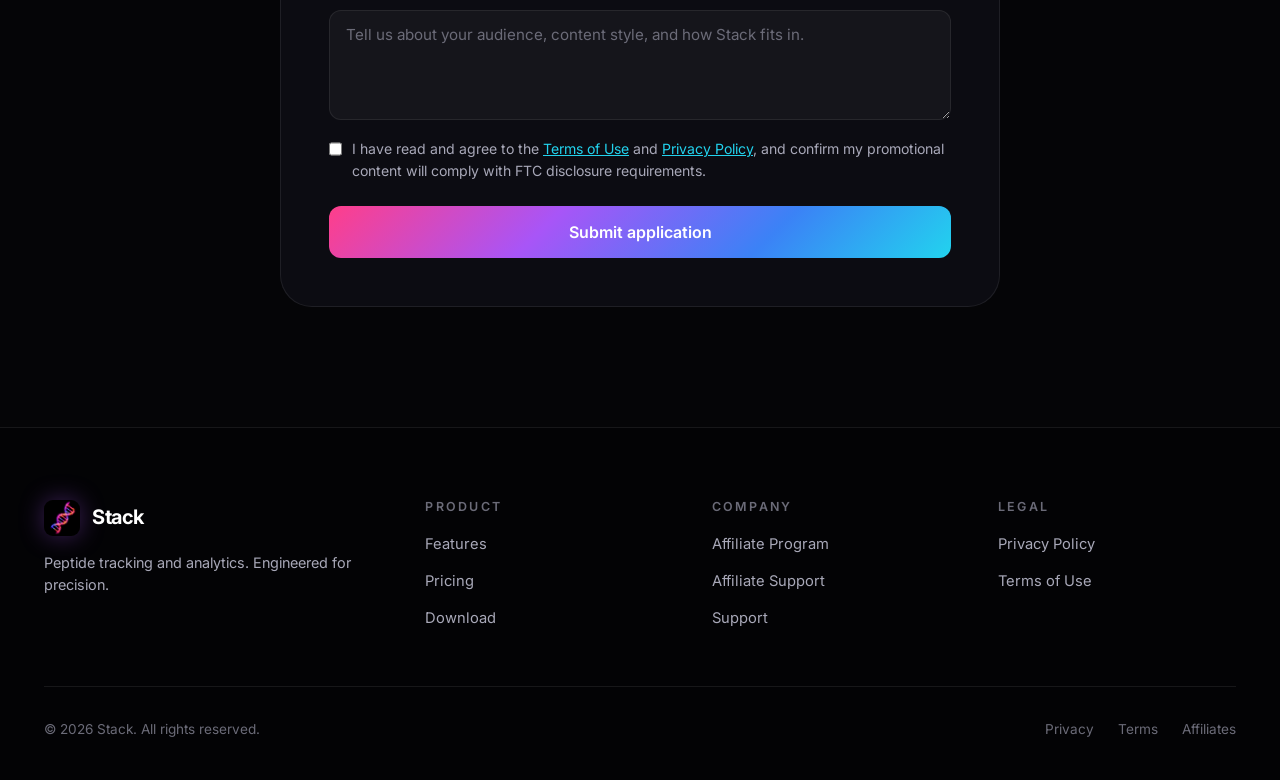
==== commit 22ccaafd: "Rewrite Privacy Policy and Terms; unify contact email Privacy Policy: - Rewritten using the company-" ====
--- a/affiliate.html
+++ b/affiliate.html
@@ -6,18 +6,21 @@
   <meta name="theme-color" content="#050507" />
   <title>Affiliate Program — Stack</title>
   <meta name="description" content="Join the Stack affiliate program. Earn 15% commission on every subscription you refer through your custom link." />
+  <link rel="canonical" href="https://www.whatsyourstack.app/affiliate.html" />
   <meta property="og:type" content="website" />
   <meta property="og:site_name" content="Stack" />
+  <meta property="og:url" content="https://www.whatsyourstack.app/affiliate.html" />
   <meta property="og:title" content="Affiliate Program — Stack" />
   <meta property="og:description" content="Earn 15% recurring commission on every Stack subscription you refer through your custom link." />
-  <meta property="og:image" content="assets/og-image.png" />
+  <meta property="og:image" content="https://www.whatsyourstack.app/assets/og-image.png" />
   <meta property="og:image:width" content="1200" />
   <meta property="og:image:height" content="800" />
   <meta property="og:image:alt" content="Stack Affiliate Program — 15% recurring commission." />
   <meta name="twitter:card" content="summary_large_image" />
+  <meta name="twitter:url" content="https://www.whatsyourstack.app/affiliate.html" />
   <meta name="twitter:title" content="Affiliate Program — Stack" />
   <meta name="twitter:description" content="Earn 15% recurring commission on every Stack subscription you refer through your custom link." />
-  <meta name="twitter:image" content="assets/og-image.png" />
+  <meta name="twitter:image" content="https://www.whatsyourstack.app/assets/og-image.png" />
   <link rel="icon" type="image/png" href="assets/stackicon.png" />
   <link rel="preconnect" href="https://fonts.googleapis.com" />
   <link rel="preconnect" href="https://fonts.gstatic.com" crossorigin />
@@ -156,7 +159,7 @@
 
           <label class="form-check">
             <input type="checkbox" id="agree" name="agree" required />
-            <span>I have read and agree to the <a href="terms.html" style="color:#22d3ee;text-decoration:underline;">Terms of Service</a> and <a href="privacy.html" style="color:#22d3ee;text-decoration:underline;">Privacy Policy</a>, and confirm my promotional content will comply with FTC disclosure requirements.</span>
+            <span>I have read and agree to the <a href="terms.html" style="color:#22d3ee;text-decoration:underline;">Terms of Use</a> and <a href="privacy.html" style="color:#22d3ee;text-decoration:underline;">Privacy Policy</a>, and confirm my promotional content will comply with FTC disclosure requirements.</span>
           </label>
 
           <button type="submit" class="form-submit">Submit application</button>
@@ -193,8 +196,8 @@
           <h4>Company</h4>
           <ul>
             <li><a href="affiliate.html">Affiliate Program</a></li>
-            <li><a href="mailto:affiliates@stackapp.io">Affiliate Support</a></li>
-            <li><a href="mailto:support@stackapp.io">Support</a></li>
+            <li><a href="mailto:contact@whatsyourstack.app">Affiliate Support</a></li>
+            <li><a href="mailto:contact@whatsyourstack.app">Support</a></li>
           </ul>
         </div>
 
@@ -202,7 +205,7 @@
           <h4>Legal</h4>
           <ul>
             <li><a href="privacy.html">Privacy Policy</a></li>
-            <li><a href="terms.html">Terms of Service</a></li>
+            <li><a href="terms.html">Terms of Use</a></li>
           </ul>
         </div>
       </div>
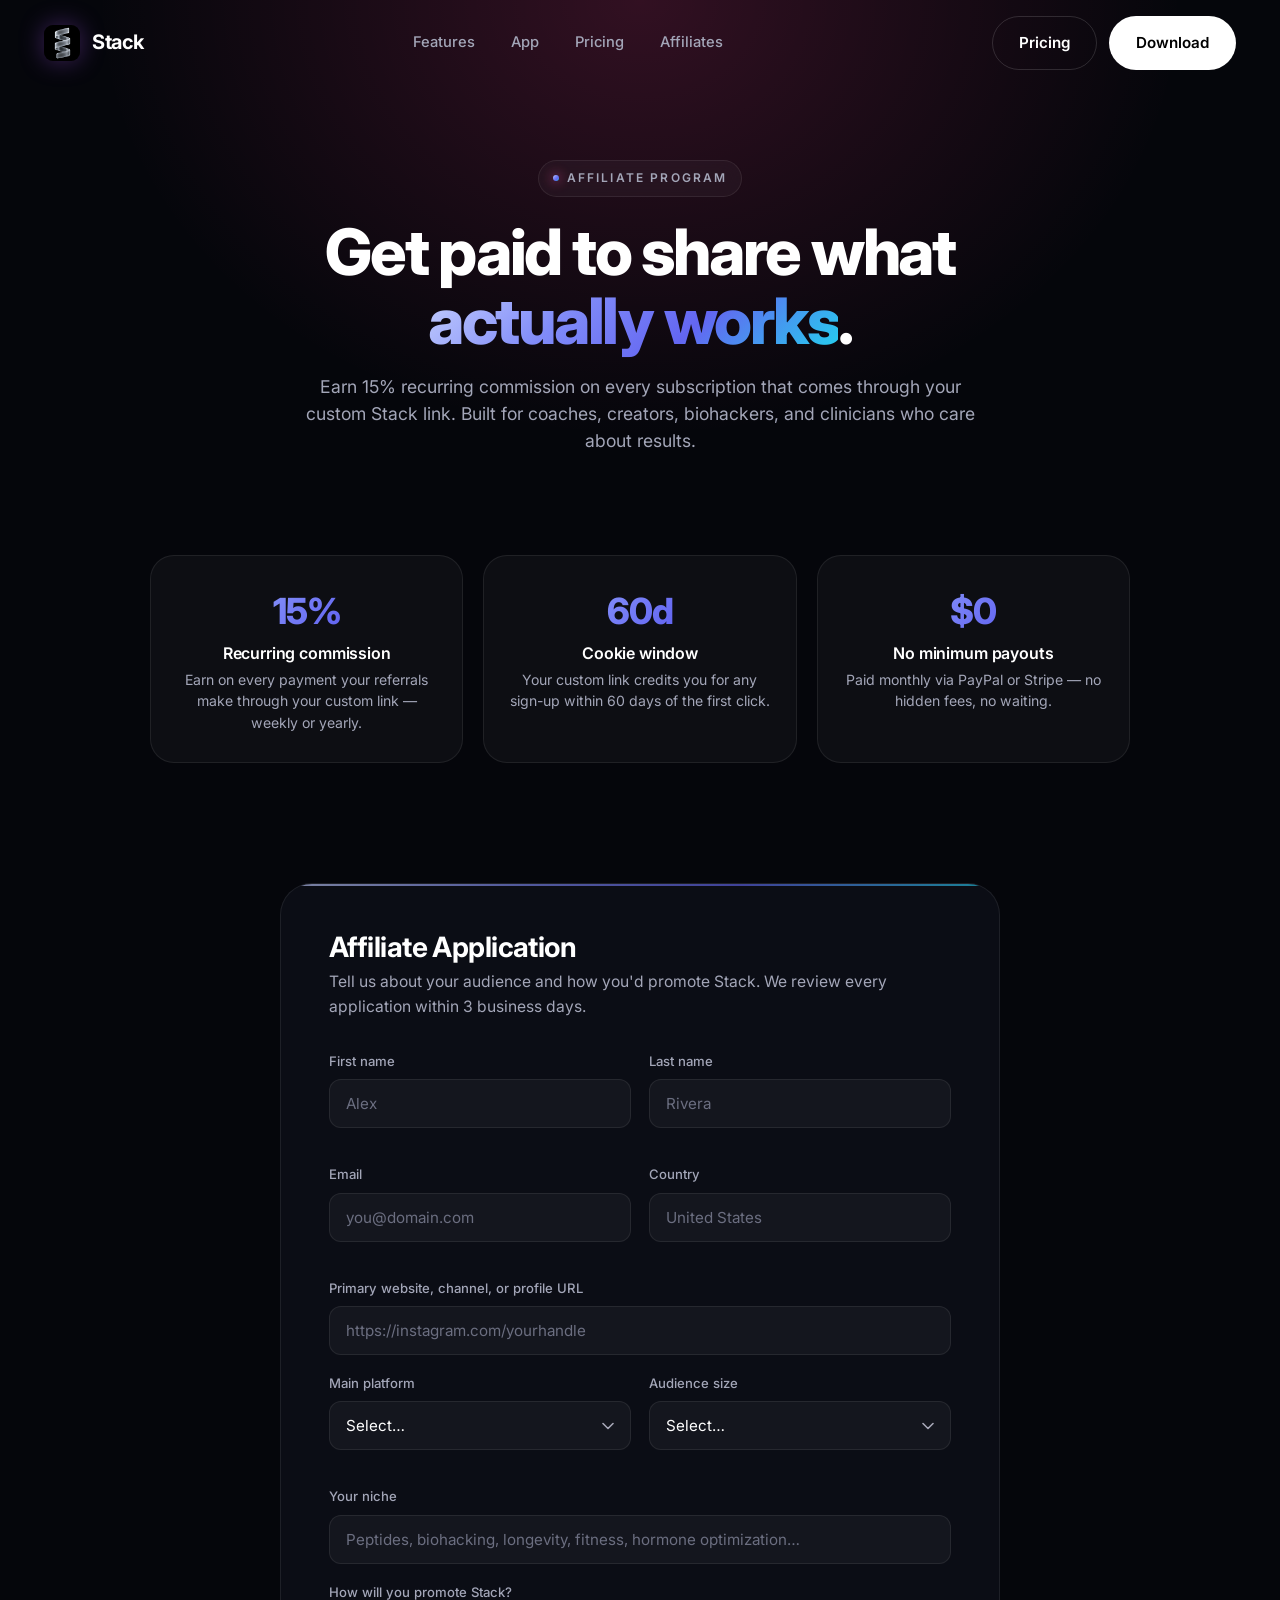
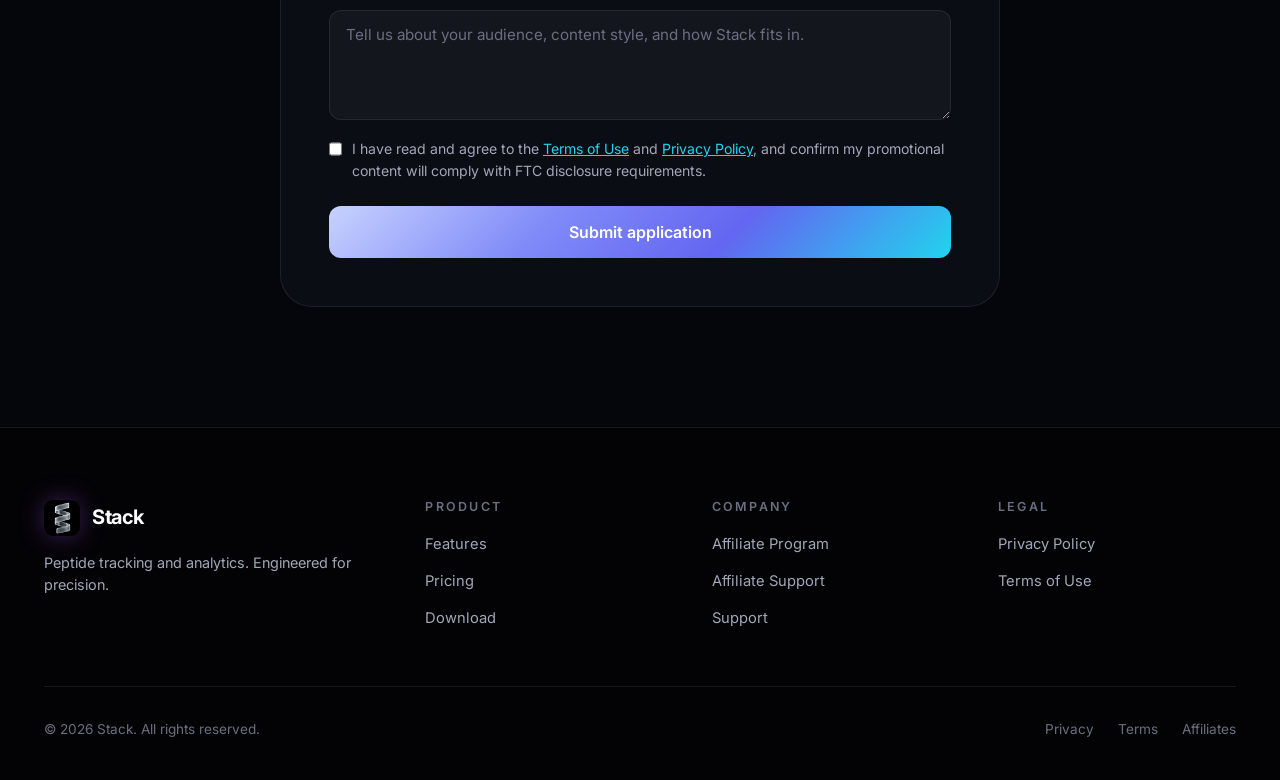
==== commit a154de65: "Add interactive peptide case hero; refresh screenshots and OG image Replace the static hero with an " ====
--- a/affiliate.html
+++ b/affiliate.html
@@ -14,7 +14,7 @@
   <meta property="og:description" content="Earn 15% recurring commission on every Stack subscription you refer through your custom link." />
   <meta property="og:image" content="https://www.whatsyourstack.app/assets/og-image.png" />
   <meta property="og:image:width" content="1200" />
-  <meta property="og:image:height" content="800" />
+  <meta property="og:image:height" content="675" />
   <meta property="og:image:alt" content="Stack Affiliate Program — 15% recurring commission." />
   <meta name="twitter:card" content="summary_large_image" />
   <meta name="twitter:url" content="https://www.whatsyourstack.app/affiliate.html" />
@@ -26,6 +26,10 @@
   <link rel="preconnect" href="https://fonts.gstatic.com" crossorigin />
   <link href="https://fonts.googleapis.com/css2?family=Inter:wght@400;500;600;700;800;900&display=swap" rel="stylesheet" />
   <link rel="stylesheet" href="styles.css" />
+  <script>
+    window.va = window.va || function () { (window.vaq = window.vaq || []).push(arguments); };
+  </script>
+  <script defer src="/_vercel/insights/script.js"></script>
 </head>
 <body>
 
@@ -43,7 +47,7 @@
       </div>
       <div class="nav__cta">
         <a href="index.html#pricing" class="btn btn--ghost">Pricing</a>
-        <a href="index.html#download" class="btn btn--primary">Download</a>
+        <a href="https://apps.apple.com/us/app/stack-peptide-tracker/id6773488687" class="btn btn--primary" target="_blank" rel="noopener">Download</a>
         <button class="nav__toggle" id="navToggle" aria-label="Open menu"><span></span></button>
       </div>
     </div>
@@ -188,7 +192,7 @@
           <ul>
             <li><a href="index.html#features">Features</a></li>
             <li><a href="index.html#pricing">Pricing</a></li>
-            <li><a href="index.html#download">Download</a></li>
+            <li><a href="https://apps.apple.com/us/app/stack-peptide-tracker/id6773488687" target="_blank" rel="noopener">Download</a></li>
           </ul>
         </div>
 
--- a/styles.css
+++ b/styles.css
@@ -4,26 +4,34 @@
    ============================================ */
 
 :root {
-  --bg: #050507;
-  --bg-elev: #0c0c12;
+  --bg: #05060b;
+  --bg-elev: #0b0d15;
   --bg-card: rgba(255, 255, 255, 0.035);
   --bg-card-hover: rgba(255, 255, 255, 0.06);
   --border: rgba(255, 255, 255, 0.08);
   --border-strong: rgba(255, 255, 255, 0.14);
   --text: #ffffff;
-  --text-muted: #a8a8b8;
-  --text-dim: #6b6b78;
-
-  --pink: #ff3e8a;
-  --magenta: #d946ef;
-  --purple: #a855f7;
-  --blue: #3b82f6;
-  --cyan: #22d3ee;
-  --orange: #ff7a3d;
-
-  --gradient-brand: linear-gradient(135deg, #ff3e8a 0%, #a855f7 35%, #3b82f6 70%, #22d3ee 100%);
-  --gradient-warm: linear-gradient(135deg, #ff3e8a 0%, #ff7a3d 100%);
-  --gradient-cool: linear-gradient(135deg, #a855f7 0%, #3b82f6 100%);
+  --text-muted: #a3a6b8;
+  --text-dim: #6b6e80;
+
+  /* Vial spectrum — mirrors the in-app compound colors */
+  --indigo: #6366f1;
+  --violet: #8b5cf6;
+  --emerald: #10b981;
+  --amber: #f59e0b;
+  --rose: #f43f5e;
+  --teal: #14b8a6;
+  --cyan: #06b6d4;
+  --pink: #ec4899;
+  --purple: #8b5cf6;
+  --blue: #6366f1;
+  --magenta: #ec4899;
+  --orange: #f59e0b;
+
+  --gradient-brand: linear-gradient(135deg, #c7d2fe 0%, #818cf8 34%, #6366f1 64%, #22d3ee 100%);
+  --gradient-warm: linear-gradient(135deg, #f43f5e 0%, #f59e0b 100%);
+  --gradient-cool: linear-gradient(135deg, #818cf8 0%, #06b6d4 100%);
+  --gradient-spectrum: linear-gradient(90deg, #6366f1, #10b981, #8b5cf6, #f59e0b, #f43f5e, #14b8a6, #06b6d4, #ec4899);
 
   --radius-sm: 10px;
   --radius-md: 16px;
@@ -45,6 +53,9 @@
 html {
   scroll-behavior: smooth;
   -webkit-text-size-adjust: 100%;
+  /* Decorative glows bleed past the viewport by design; clip rather than
+     hidden so the root never becomes a scroll container. */
+  overflow-x: clip;
 }
 
 body {
@@ -56,7 +67,7 @@
   font-size: 16px;
   -webkit-font-smoothing: antialiased;
   -moz-osx-font-smoothing: grayscale;
-  overflow-x: hidden;
+  overflow-x: clip;
   min-height: 100vh;
 }
 
@@ -411,19 +422,21 @@
   position: absolute;
   inset: 0;
   z-index: 0;
-  background-image: url('assets/background.png');
-  background-size: cover;
-  background-position: center;
-  opacity: 0.55;
+  background:
+    radial-gradient(ellipse 60% 50% at 50% 0%, rgba(99, 102, 241, 0.16) 0%, transparent 70%),
+    linear-gradient(180deg, #080a12 0%, var(--bg) 55%, var(--bg) 100%);
 }
 
 .hero__bg::after {
   content: '';
   position: absolute;
   inset: 0;
-  background:
-    radial-gradient(ellipse at top, rgba(168, 85, 247, 0.18) 0%, transparent 60%),
-    linear-gradient(180deg, rgba(5,5,7,0.4) 0%, rgba(5,5,7,0.85) 60%, var(--bg) 100%);
+  background-image:
+    linear-gradient(rgba(255,255,255,0.028) 1px, transparent 1px),
+    linear-gradient(90deg, rgba(255,255,255,0.028) 1px, transparent 1px);
+  background-size: 64px 64px;
+  mask-image: radial-gradient(ellipse 70% 60% at 50% 30%, #000 0%, transparent 75%);
+  -webkit-mask-image: radial-gradient(ellipse 70% 60% at 50% 30%, #000 0%, transparent 75%);
 }
 
 .hero__glow {
@@ -432,18 +445,18 @@
   width: 720px;
   height: 720px;
   border-radius: 50%;
-  background: radial-gradient(circle, rgba(255, 62, 138, 0.28) 0%, transparent 60%);
+  background: radial-gradient(circle, rgba(99, 102, 241, 0.26) 0%, transparent 60%);
   filter: blur(60px);
-  top: -100px;
-  right: -200px;
+  top: -160px;
+  right: -180px;
   pointer-events: none;
   animation: float 14s ease-in-out infinite;
 }
 
 .hero__glow--2 {
-  background: radial-gradient(circle, rgba(59, 130, 246, 0.22) 0%, transparent 60%);
-  top: 40%;
-  left: -200px;
+  background: radial-gradient(circle, rgba(6, 182, 212, 0.16) 0%, transparent 60%);
+  top: 35%;
+  left: -220px;
   width: 640px;
   height: 640px;
   animation-delay: -7s;
@@ -454,67 +467,45 @@
   50% { transform: translate(30px, -40px) scale(1.08); }
 }
 
-.hero__grid {
+.hero__inner {
   position: relative;
   z-index: 1;
-  display: grid;
-  grid-template-columns: 1.1fr 0.9fr;
-  gap: 64px;
-  align-items: center;
-}
-
-@media (max-width: 980px) {
-  .hero__grid {
-    grid-template-columns: 1fr;
-    gap: 48px;
-    text-align: center;
-  }
-}
-
-.hero__content {
-  max-width: 640px;
-}
-
-@media (max-width: 980px) {
-  .hero__content { margin: 0 auto; }
-}
-
-.hero h1 {
-  margin: 22px 0 24px;
+  display: flex;
+  flex-direction: column;
+  align-items: center;
+  text-align: center;
+}
+
+.hero__title {
+  margin: 22px 0 18px;
+  font-size: clamp(2.6rem, 7vw, 5rem);
+  line-height: 1.02;
+  letter-spacing: -0.045em;
 }
 
 .hero__sub {
-  font-size: clamp(1.05rem, 1.6vw, 1.2rem);
+  font-size: clamp(1.02rem, 1.5vw, 1.15rem);
   color: var(--text-muted);
-  margin-bottom: 36px;
   line-height: 1.55;
-  max-width: 560px;
-}
-
-@media (max-width: 980px) {
-  .hero__sub { margin-left: auto; margin-right: auto; }
+  max-width: 520px;
+  margin: 0 auto;
 }
 
 .hero__cta {
   display: flex;
   align-items: center;
+  justify-content: center;
   gap: 14px;
   flex-wrap: wrap;
-}
-
-@media (max-width: 980px) {
-  .hero__cta { justify-content: center; }
+  margin-top: 8px;
 }
 
 .hero__stats {
   display: flex;
-  gap: 48px;
-  margin-top: 56px;
+  gap: clamp(28px, 6vw, 64px);
+  margin-top: 52px;
   flex-wrap: wrap;
-}
-
-@media (max-width: 980px) {
-  .hero__stats { justify-content: center; }
+  justify-content: center;
 }
 
 .hero__stat .num {
@@ -535,13 +526,550 @@
   margin-top: 4px;
 }
 
+/* ============================================
+   The peptide case
+   ============================================ */
+
+.case {
+  --case-h: 360px;
+  --case-w: 720px;
+  --ease: cubic-bezier(0.16, 1, 0.3, 1);
+  width: 100%;
+  display: flex;
+  flex-direction: column;
+  align-items: center;
+  margin: 44px 0 40px;
+}
+
+.case__stage {
+  position: relative;
+  width: min(var(--case-w), 100%);
+  perspective: 1900px;
+  padding-top: 0;
+  transition: padding-top 0.95s var(--ease);
+}
+
+.case[data-open='true'] .case__stage {
+  padding-top: calc(var(--case-h) + 14px);
+}
+
+/* ---- Tray ---- */
+
+.case__tray {
+  position: relative;
+  height: var(--case-h);
+  border-radius: 26px;
+  padding: 26px 24px;
+  background:
+    linear-gradient(180deg, #16181f 0%, #0d0e14 100%);
+  box-shadow:
+    0 2px 0 rgba(255, 255, 255, 0.06) inset,
+    0 -20px 40px rgba(0, 0, 0, 0.6) inset,
+    0 40px 80px rgba(0, 0, 0, 0.7),
+    0 0 0 1px rgba(255, 255, 255, 0.07);
+}
+
+.case__tray::after {
+  content: '';
+  position: absolute;
+  inset: 14px;
+  border-radius: 16px;
+  background: radial-gradient(ellipse at 50% 0%, rgba(255, 255, 255, 0.05), transparent 70%);
+  pointer-events: none;
+}
+
+/* Foam insert holding the vials */
+.case__foam {
+  position: relative;
+  height: 100%;
+  border-radius: 16px;
+  padding: 20px 18px;
+  display: grid;
+  grid-template-columns: repeat(4, 1fr);
+  grid-template-rows: repeat(2, 1fr);
+  gap: 10px 6px;
+  background:
+    repeating-linear-gradient(45deg, rgba(255,255,255,0.012) 0 2px, transparent 2px 4px),
+    linear-gradient(180deg, #101219 0%, #0a0b10 100%);
+  box-shadow:
+    0 1px 0 rgba(255, 255, 255, 0.05) inset,
+    0 18px 30px rgba(0, 0, 0, 0.55) inset;
+  opacity: 0;
+  transition: opacity 0.4s ease 0s;
+}
+
+.case[data-open='true'] .case__foam {
+  opacity: 1;
+  transition-delay: 0.34s;
+}
+
+/* Latch detail on the tray front */
+.case__latch {
+  position: absolute;
+  bottom: -7px;
+  left: 50%;
+  transform: translateX(-50%);
+  display: flex;
+  gap: 130px;
+}
+
+.case__latch span {
+  width: 42px;
+  height: 13px;
+  border-radius: 3px;
+  background: linear-gradient(180deg, #3a3d47 0%, #1b1d24 100%);
+  box-shadow: 0 2px 5px rgba(0, 0, 0, 0.6);
+}
+
+/* ---- Lid ---- */
+
+/* Anchored to the tray's box (not the stage) so the growing
+   padding-top never stretches the lid. */
+.case__lid {
+  position: absolute;
+  left: 0;
+  right: 0;
+  bottom: 0;
+  height: var(--case-h);
+  transform-origin: top center;
+  transform-style: preserve-3d;
+  transform: rotateX(0deg);
+  transition: transform 0.95s var(--ease);
+  z-index: 3;
+}
+
+.case[data-open='true'] .case__lid {
+  transform: rotateX(-171deg);
+}
+
+.case__lid-face {
+  position: absolute;
+  inset: 0;
+  border-radius: 26px;
+  backface-visibility: hidden;
+  -webkit-backface-visibility: hidden;
+  overflow: hidden;
+}
+
+/* Outside of the lid (visible when closed) */
+.case__lid-face--out {
+  display: flex;
+  flex-direction: column;
+  align-items: center;
+  justify-content: center;
+  gap: 18px;
+  background:
+    linear-gradient(160deg, #23262f 0%, #14161c 42%, #0e1015 100%);
+  box-shadow:
+    0 1px 0 rgba(255, 255, 255, 0.12) inset,
+    0 -2px 0 rgba(0, 0, 0, 0.5) inset,
+    0 40px 90px rgba(0, 0, 0, 0.75),
+    0 0 0 1px rgba(255, 255, 255, 0.08);
+}
+
+.case__lid-face--out::after {
+  content: '';
+  position: absolute;
+  inset: 0;
+  background: linear-gradient(115deg, transparent 30%, rgba(255, 255, 255, 0.07) 48%, transparent 62%);
+  pointer-events: none;
+}
+
+.case__emboss {
+  display: flex;
+  align-items: center;
+  gap: 16px;
+  opacity: 0.9;
+}
+
+.case__emboss img {
+  width: 52px;
+  height: 52px;
+  filter: drop-shadow(0 2px 6px rgba(0, 0, 0, 0.7));
+}
+
+.case__emboss span {
+  font-size: 2rem;
+  font-weight: 800;
+  letter-spacing: 0.24em;
+  color: transparent;
+  background: linear-gradient(180deg, #eef0f6 0%, #7c8090 100%);
+  -webkit-background-clip: text;
+  background-clip: text;
+  text-shadow: 0 1px 0 rgba(255, 255, 255, 0.06);
+}
+
+.case__hint {
+  font-size: 0.72rem;
+  text-transform: uppercase;
+  letter-spacing: 0.22em;
+  color: var(--text-dim);
+}
+
+/* Inside of the lid (the display board when open) */
+.case__lid-face--in {
+  transform: rotateX(180deg);
+  background:
+    radial-gradient(ellipse at 50% 120%, rgba(99, 102, 241, 0.12), transparent 65%),
+    linear-gradient(180deg, #0c0e15 0%, #08090e 100%);
+  box-shadow:
+    0 0 0 1px rgba(255, 255, 255, 0.07),
+    0 24px 40px rgba(0, 0, 0, 0.5) inset;
+  padding: 22px;
+}
+
+/* Idle prompt */
+.case__idle {
+  position: absolute;
+  inset: 0;
+  display: flex;
+  flex-direction: column;
+  align-items: center;
+  justify-content: center;
+  gap: 14px;
+  color: var(--text-dim);
+  transition: opacity 0.3s ease, transform 0.3s ease;
+}
+
+.case__idle svg {
+  width: 34px;
+  height: 34px;
+  opacity: 0.5;
+}
+
+.case__idle p {
+  font-size: 0.86rem;
+  letter-spacing: 0.04em;
+}
+
+.case.is-detail .case__idle {
+  opacity: 0;
+  transform: scale(0.96);
+  pointer-events: none;
+}
+
+/* Detail panel */
+.case__detail {
+  position: absolute;
+  inset: 22px;
+  display: flex;
+  align-items: center;
+  gap: 26px;
+  text-align: left;
+  opacity: 0;
+  transform: translateY(10px) scale(0.98);
+  transition: opacity 0.35s ease, transform 0.45s var(--ease);
+  pointer-events: none;
+}
+
+.case.is-detail .case__detail {
+  opacity: 1;
+  transform: none;
+}
+
+.case__detail-media {
+  flex: 0 0 auto;
+  display: flex;
+  align-items: center;
+  justify-content: center;
+}
+
+.case__phone {
+  display: none;
+  height: 250px;
+  aspect-ratio: 1290 / 2796;
+  border-radius: 20px;
+  padding: 4px;
+  background: #0a0a0f;
+  box-shadow:
+    0 0 0 1px rgba(255, 255, 255, 0.12),
+    0 24px 48px rgba(0, 0, 0, 0.7),
+    0 0 44px -12px var(--accent, #6366f1);
+}
+
+.case.has-shot .case__phone { display: block; }
+
+.case__phone img {
+  width: 100%;
+  height: 100%;
+  border-radius: 16px;
+  object-fit: cover;
+  object-position: top center;
+  display: block;
+}
+
+.case__glyph {
+  display: none;
+  width: 128px;
+  height: 128px;
+  border-radius: 28px;
+  align-items: center;
+  justify-content: center;
+  background: linear-gradient(160deg, rgba(255, 255, 255, 0.08), rgba(255, 255, 255, 0.02));
+  box-shadow:
+    0 0 0 1px rgba(255, 255, 255, 0.1),
+    0 0 48px -10px var(--accent, #6366f1) inset;
+  color: var(--accent, #6366f1);
+}
+
+.case.has-glyph .case__glyph { display: flex; }
+
+.case__glyph svg {
+  width: 58px;
+  height: 58px;
+}
+
+.case__detail-text {
+  min-width: 0;
+}
+
+.case__detail-eyebrow {
+  display: inline-block;
+  font-size: 0.68rem;
+  font-weight: 700;
+  text-transform: uppercase;
+  letter-spacing: 0.2em;
+  color: var(--accent, #6366f1);
+  margin-bottom: 10px;
+}
+
+.case__detail-text h3 {
+  font-size: clamp(1.15rem, 2vw, 1.5rem);
+  letter-spacing: -0.02em;
+  margin-bottom: 10px;
+}
+
+.case__detail-text p {
+  font-size: 0.92rem;
+  line-height: 1.55;
+  color: var(--text-muted);
+}
+
+.case__detail-list {
+  list-style: none;
+  margin-top: 14px;
+  display: grid;
+  gap: 7px;
+}
+
+.case__detail-list li {
+  position: relative;
+  padding-left: 18px;
+  font-size: 0.82rem;
+  color: var(--text-dim);
+}
+
+.case__detail-list li::before {
+  content: '';
+  position: absolute;
+  left: 0;
+  top: 7px;
+  width: 6px;
+  height: 6px;
+  border-radius: 50%;
+  background: var(--accent, #6366f1);
+}
+
+/* ---- Vials ---- */
+
+.vial {
+  position: relative;
+  display: flex;
+  flex-direction: column;
+  align-items: center;
+  justify-content: flex-end;
+  gap: 7px;
+  padding: 0 0 6px;
+  background: none;
+  border: 0;
+  cursor: pointer;
+  font: inherit;
+  -webkit-tap-highlight-color: transparent;
+}
+
+/* Foam well the vial sits in */
+.vial::before {
+  content: '';
+  position: absolute;
+  left: 50%;
+  transform: translateX(-50%);
+  bottom: 22px;
+  width: 46px;
+  height: 66px;
+  border-radius: 8px;
+  background: #05060a;
+  box-shadow:
+    0 3px 6px rgba(0, 0, 0, 0.9) inset,
+    0 1px 0 rgba(255, 255, 255, 0.05);
+}
+
+.vial__cap,
+.vial__glass {
+  position: relative;
+  z-index: 1;
+  transition: transform 0.42s var(--ease);
+}
+
+.vial__cap {
+  width: 27px;
+  height: 15px;
+  border-radius: 4px 4px 2px 2px;
+  background: linear-gradient(90deg, #4b5563 0%, #e8eaf0 32%, #aab0bd 52%, #6b7280 78%, #3f4652 100%);
+  box-shadow: 0 1px 2px rgba(0, 0, 0, 0.7);
+}
+
+.vial__cap::after {
+  content: '';
+  position: absolute;
+  left: 50%;
+  transform: translateX(-50%);
+  bottom: -4px;
+  width: 20px;
+  height: 5px;
+  background: linear-gradient(90deg, #3f4652, #c9cdd8, #4b5563);
+  border-radius: 0 0 2px 2px;
+}
+
+.vial__glass {
+  width: 38px;
+  height: 74px;
+  margin-top: 4px;
+  border-radius: 5px 5px 9px 9px;
+  overflow: hidden;
+  background: linear-gradient(90deg,
+    rgba(255, 255, 255, 0.16) 0%,
+    rgba(255, 255, 255, 0.03) 34%,
+    rgba(255, 255, 255, 0.02) 62%,
+    rgba(255, 255, 255, 0.18) 100%);
+  box-shadow:
+    0 0 0 1px rgba(255, 255, 255, 0.16),
+    0 6px 14px rgba(0, 0, 0, 0.7);
+}
+
+.vial__fluid {
+  position: absolute;
+  left: 0;
+  right: 0;
+  bottom: 0;
+  height: 78%;
+  background: linear-gradient(180deg,
+    color-mix(in srgb, var(--v) 72%, white) 0%,
+    var(--v) 45%,
+    color-mix(in srgb, var(--v) 74%, black) 100%);
+  box-shadow: 0 0 22px 2px var(--v);
+  transition: box-shadow 0.42s var(--ease);
+}
+
+.vial__fluid::before {
+  content: '';
+  position: absolute;
+  left: 4px;
+  top: 6px;
+  bottom: 8px;
+  width: 5px;
+  border-radius: 4px;
+  background: linear-gradient(180deg, rgba(255, 255, 255, 0.6), rgba(255, 255, 255, 0.05));
+}
+
+.vial__label {
+  position: relative;
+  z-index: 1;
+  font-size: 0.6rem;
+  font-weight: 700;
+  text-transform: uppercase;
+  letter-spacing: 0.14em;
+  color: var(--text-dim);
+  transition: color 0.3s ease;
+}
+
+/* Hover / focus / active states */
+.vial:hover .vial__cap,
+.vial:hover .vial__glass,
+.vial:focus-visible .vial__cap,
+.vial:focus-visible .vial__glass,
+.vial.is-active .vial__cap,
+.vial.is-active .vial__glass {
+  transform: translateY(-18px);
+}
+
+.vial:hover .vial__fluid,
+.vial:focus-visible .vial__fluid,
+.vial.is-active .vial__fluid {
+  box-shadow: 0 0 34px 6px var(--v);
+}
+
+.vial:hover .vial__label,
+.vial:focus-visible .vial__label,
+.vial.is-active .vial__label {
+  color: var(--v);
+}
+
+.vial:focus-visible {
+  outline: 2px solid var(--v);
+  outline-offset: 4px;
+  border-radius: 12px;
+}
+
+/* Toggle button */
+.case__toggle {
+  margin-top: 26px;
+}
+
+.case__toggle svg {
+  width: 18px;
+  height: 18px;
+}
+
+.case[data-open='true'] .case__toggle svg rect { opacity: 0.9; }
+
+.case[data-open='true'] .case__toggle path {
+  transform: translate(3px, -3px) rotate(-18deg);
+  transform-origin: center;
+  transition: transform 0.4s var(--ease);
+}
+
+/* Responsive */
+@media (max-width: 860px) {
+  .case { --case-h: 320px; }
+  .case__detail { gap: 18px; inset: 18px; }
+  .case__phone { height: 200px; }
+  .case__glyph { width: 96px; height: 96px; border-radius: 22px; }
+  .case__glyph svg { width: 44px; height: 44px; }
+  .case__detail-list { display: none; }
+  .case__latch { gap: 90px; }
+}
+
+@media (max-width: 620px) {
+  .case { --case-h: 290px; }
+  .case__foam { padding: 14px 8px; gap: 6px 2px; }
+  .vial::before { width: 36px; height: 54px; bottom: 20px; }
+  .vial__glass { width: 30px; height: 60px; }
+  .vial__cap { width: 22px; height: 12px; }
+  .vial__label { font-size: 0.5rem; letter-spacing: 0.08em; }
+  .case__emboss img { width: 40px; height: 40px; }
+  .case__emboss span { font-size: 1.4rem; }
+  .case__detail { flex-direction: row; gap: 14px; inset: 14px; }
+  .case__phone { height: 150px; }
+  .case__glyph { width: 66px; height: 66px; border-radius: 16px; }
+  .case__glyph svg { width: 30px; height: 30px; }
+  .case__detail-text h3 { font-size: 1rem; margin-bottom: 6px; }
+  .case__detail-text p { font-size: 0.78rem; line-height: 1.45; }
+  .case__detail-eyebrow { font-size: 0.6rem; margin-bottom: 6px; }
+  .case__latch { gap: 60px; }
+  .case__latch span { width: 30px; height: 10px; }
+}
+
+@media (prefers-reduced-motion: reduce) {
+  .case__stage,
+  .case__lid,
+  .vial__cap,
+  .vial__glass,
+  .case__detail {
+    transition-duration: 0.01ms !important;
+  }
+}
+
 /* iPhone frame */
-.hero__phone {
-  display: flex;
-  justify-content: center;
-  position: relative;
-}
-
 .phone {
   position: relative;
   width: 320px;
@@ -582,16 +1110,6 @@
   height: 100%;
   object-fit: cover;
   object-position: top center;
-}
-
-.hero__phone .phone {
-  transform: rotate(-3deg);
-  animation: floaty 8s ease-in-out infinite;
-}
-
-@keyframes floaty {
-  0%, 100% { transform: rotate(-3deg) translateY(0); }
-  50% { transform: rotate(-3deg) translateY(-14px); }
 }
 
 .phone__glow {
@@ -1028,7 +1546,7 @@
   position: relative;
   padding: 80px 48px;
   border-radius: var(--radius-xl);
-  background: radial-gradient(ellipse at center top, rgba(255, 62, 138, 0.18), transparent 65%), var(--bg-elev);
+  background: radial-gradient(ellipse at center top, rgba(99, 102, 241, 0.2), transparent 65%), var(--bg-elev);
   border: 1px solid var(--border-strong);
   text-align: center;
   overflow: hidden;
@@ -1038,11 +1556,12 @@
   content: '';
   position: absolute;
   inset: 0;
-  background-image: url('assets/background.png');
-  background-size: cover;
-  background-position: center;
-  opacity: 0.18;
-  mix-blend-mode: screen;
+  background-image:
+    linear-gradient(rgba(255, 255, 255, 0.03) 1px, transparent 1px),
+    linear-gradient(90deg, rgba(255, 255, 255, 0.03) 1px, transparent 1px);
+  background-size: 48px 48px;
+  mask-image: radial-gradient(ellipse 80% 80% at 50% 50%, #000, transparent 75%);
+  -webkit-mask-image: radial-gradient(ellipse 80% 80% at 50% 50%, #000, transparent 75%);
   z-index: 0;
 }
 
